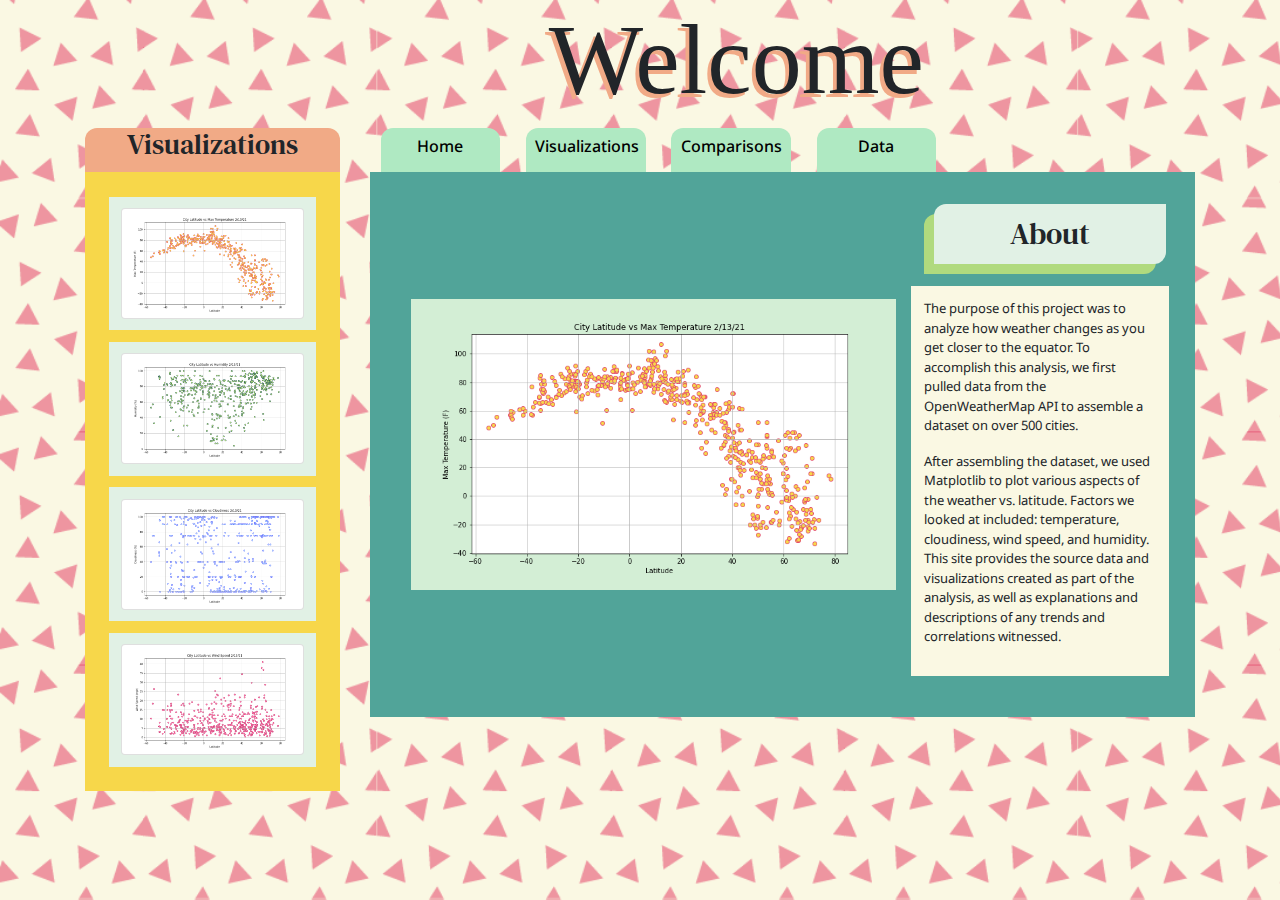
==== index.html @ a10a46cc "Finally got text to only display when hovered over" ====
<!DOCTYPE html>
<html lang="en">

<head>
    <meta charset="UTF-8">
    <title>Home</title>
    <link rel="preconnect" href="https://fonts.gstatic.com">
    <link href='https://fonts.googleapis.com/css?family=DM Serif Text' rel='stylesheet'>
    <link href="https://fonts.googleapis.com/css2?family=Noto+Sans&display=swap" rel="stylesheet">
    <link rel="preconnect" href="https://fonts.gstatic.com">
    <link href="https://fonts.googleapis.com/css2?family=Open+Sans:wght@600&display=swap" rel="stylesheet">
    <link rel="stylesheet" href="https://stackpath.bootstrapcdn.com/bootstrap/4.3.1/css/bootstrap.min.css"
        integrity="sha384-ggOyR0iXCbMQv3Xipma34MD+dH/1fQ784/j6cY/iJTQUOhcWr7x9JvoRxT2MZw1T" crossorigin="anonymous">
    <link rel="stylesheet" type="text/css" href="style.css">
</head>

<body class="body">

    <div class="container">
        <div class="row">
            <div class="col-md-8 offset-md-5">
                <div class="row">
                <h1 class="pacifico" id="mainTitle">Welcome</h1>
                <h1 class="pacifico" id="mainTitleShadow">Welcome</h1>
                <br>
            </div>
            </div>
        </div>


        <div class="row">
            <div class="col-md-3">
                <div class="peach tab">
                    <h3>Visualizations</h3>
                </div>
            </div>
            <div class="col-md-9">
                <div class="row">
                    <div class="main-tab">
                        <a href="index.html">   
                            <h6 class="noto-sans">Home</h6>
                        </a>
                    </div>
                    <div class="main-tab">
                        <h6 class="noto-sans">Visualizations</h6>
                    </div>
                    <div class="main-tab">
                        <h6 class="noto-sans">Comparisons</h6>
                    </div>
                    <div class="main-tab">
                        <h6 class="noto-sans">Data</h6>
                    </div>

                </div>
            </div>
        </div>
        <div class="row">
            <div class="col-md-3">
                <div class="mustard-yellow box">
                    <div class="bg-blue box wide-margin">
                        <div class="card text">
                            <a href="temp.html">
                            <img class="card-img" src="Fig1.png" alt="Card image">
                            <div class="card-img-overlay">
                                <h5 class="card-title">City Latitude vs Max Temperature</h5>
                            </div>
                            </a>
                        </div>
                    </div>
                    <div class="bg-blue box wide-margin">
                        <div class="card text">
                            <a href="humidity.html">
                            <img class="card-img" src="Fig2.png" alt="Card image">
                            <div class="card-img-overlay">
                                <h5 class="card-title">City Latitude vs Humidity</h5>
                            </div>
                        </a>
                        </div>
                    </div>
                    <div class="bg-blue box wide-margin">
                        <div class="card text">
                            <a href="cloudiness.html">
                            <img class="card-img" src="Fig3.png" alt="Card image">
                            <div class="card-img-overlay">
                                <h5 class="card-title">City Latitude vs Cloudiness</h5>
                            </div>
                        </a>
                        </div>
                    </div>
                    <div class="bg-blue box wide-margin">
                        <div class="card text">
                            <a href="windSpeed.html">
                            <img class="card-img" src="Fig4.png" alt="Card image">
                            <div class="card-img-overlay">
                                <h5 class="card-title">City Latitude vs Wind Speed</h5>
                            </div>
                        </a>
                        </div>
                    </div>
                </div>
            </div>
            <div class="col-md-9">
                <div class="teal box">
                    <div class="row">
                        <div class="col-md-8 align-self-center">
                            <div class="back-box-main">
                            <img class="main-image align-self-center" src="Fig1.png">
                        </div>
                        </div>
                        <div class="col-md-4">
                            <div class="row justify-content-center">
                                <div class="grass-green fancy-box-back">
                                </div>
                                    <div class="bg-blue fancy-box bottom-margin">
                                        <h2 class="what-we-do">About</h2>
                                    </div>
                                
                            </div>
                            <div class="row justify-content-center">
                                <div class="sand box">
                                    <p>The purpose of this project was to analyze how weather changes as you get
                                        closer
                                        to the equator. To accomplish this analysis, we first pulled data from
                                        the
                                        OpenWeatherMap API to assemble a dataset on over 500 cities.</p>
                                    <p>After assembling the dataset, we used Matplotlib to plot various aspects
                                        of the
                                        weather vs. latitude. Factors we looked at included: temperature,
                                        cloudiness,
                                        wind speed, and humidity. This site provides the source data and
                                        visualizations
                                        created as part of the analysis, as well as explanations and
                                        descriptions of any
                                        trends and correlations witnessed. </p>
                                </div>
                            </div>
                        </div>
                    </div>
                </div>
            </div>
        </div>
    </div>



    <script src="https://code.jquery.com/jquery-3.3.1.slim.min.js"
        integrity="sha384-q8i/X+965DzO0rT7abK41JStQIAqVgRVzpbzo5smXKp4YfRvH+8abtTE1Pi6jizo"
        crossorigin="anonymous"></script>
    <script src="https://cdnjs.cloudflare.com/ajax/libs/popper.js/1.14.7/umd/popper.min.js"
        integrity="sha384-UO2eT0CpHqdSJQ6hJty5KVphtPhzWj9WO1clHTMGa3JDZwrnQq4sF86dIHNDz0W1"
        crossorigin="anonymous"></script>
    <script src="https://stackpath.bootstrapcdn.com/bootstrap/4.3.1/js/bootstrap.min.js"
        integrity="sha384-JjSmVgyd0p3pXB1rRibZUAYoIIy6OrQ6VrjIEaFf/nJGzIxFDsf4x0xIM+B07jRM"
        crossorigin="anonymous"></script>



</body>

</html>
---- style.css ----
/* Effects */

.card:hover .card-img-overlay{
    transform: scale(1.05);
 box-shadow: 0 10px 20px #E4E7D0, 0 4px 8px #E4E7D0
}

.card:hover .card-title{
    visibility: visible;
}

.card-title{
    visibility: hidden;
    font-size: medium;
    text-align: left;
    color: black;
}


/* Fonts & texts */

.pacifico{
    font-family:Pacifico;
    font-size:100%;
}

.noto-sans{
    font-family: 'Noto Sans', sans-serif;
}

.open-sans{
    font-family: 'Open Sans', sans-serif;
}

.dm-serif{
    font-family: 'DM Serif Text';
}

.text{
    font-size: small;
    text-align: center;
}

#mainTitle{
    font-size: 100px;
    padding-left: 0.5%;
}

#mainTitleShadow{
    position: absolute;
    font-size: 100px;
    z-index:-100;
    padding-top: 0.5%;
    padding-right: 0.5%;
    color:#F1AA86;
}



p{
    font-family: 'Noto Sans', sans-serif;
    font-size: small; 
}

h2{
    font-size: 30px;
}

h3 {
    font-family: 'DM Serif Text';
}


h6{
    font-size: medium;
    text-align: center;
    color: black;
}

.side-page-title{
    padding-left: 0.5%;
    font-size: 80px;
    color: #f78f5b;
}

.side-page-title-back{
    position: absolute;
    font-size: 80px;
    z-index:-100;
    padding-top: 0.3%;
    padding-right: 0.3%;
    color:#225750;
    opacity: 90%;
}
/* Colors */
.bg-blue{
    background-color: #E1F1E5;
}

.apple-red{
    background-color: #E44A6D;
}

.peach{
    background-color: #F1AA86;
    text-align: center;
}

.soft-olive{
    background-color: #E4E7D0;
}

.seafoam{
    background-color: #AFE9C2;
}


.teal{
    background-color: #51A499;
}

.mustard-yellow{
    background-color:#F7D74A;
}

.grass-green{
    background-color: #B0DA7E;
}

.sand{
    background-color: #FAF8E3;
}

.white{
    background-color: white;
}

.mint{
    background-color: #caf6cc;
}

.forest-green{
    background-color: #225750;
}

.sky-blue{
    background-color: #DAE9FF;
}

.mandarin{
    background-color: #ffc76d;
}

.blue-blue{
    background-color: #71a9ff;
}

.violet{
    background-color: #9291ff;
}

.blue-purple{
    background-color: #6565ff;
}

.baby-blue{
    background-color: #a8cfff;
}

.main-tab a{
    color: black;
    text-decoration: none;
}

/* Images */

.main-image{
    width: 100%;
    height: 100%;
} 


/* Boxes */

.box{
    width: auto;
    padding: 5%;
    margin: 0%;

}

.fancy-box{
    width: 90%;
    position: relative;
    left: 10px;
    bottom: 10px;
    padding: 5%;
    height: 60px;
    margin: 0%;
    border-top-left-radius: 12px;
    border-bottom-right-radius: 12px;
    text-align: center;
    z-index:100;
}

.fancy-box-back{
    position: absolute;
    width: 90%;
    padding-right:10%;
    height: 60px;
    border-top-left-radius: 12px;
    border-bottom-right-radius: 12px;
    text-align: center;
    z-index: 100;
}

.back-box{
    width: 100%;
    height: 100%;
    padding:0%;
    background-color: #d3eed5;
}

.back-box-main{
    width: 100%;
    height: 65%;
    padding:0%;
    background-color: #d3eed5;
}

.what-we-do{
    text-align: center;
    margin: 0%;
    width: auto;
    font-family: 'DM Serif Text';
    border-top-left-radius: 12px;
    border-bottom-right-radius: 12px;
    
}

.wide-margin{
    margin: 5%;
}

.bottom-margin{
    margin-bottom: 5%;
}

.tab{
    border-top-left-radius: 12px;
    border-top-right-radius: 12px;
    margin-bottom: 0%;
    margin-right:0%;
    margin-left:0%;
    text-align: bottom;
    padding-bottom: 1%;
}

.main-tab{
    cursor: pointer;
    border-top-left-radius: 12px;
    border-top-right-radius: 12px;
    margin-top: 0%;
    margin-right:0%;
    margin-left:3%;
    text-align: center;
    padding: 1%;
    background-color: #AFE9C2;
    width: 14%;
    
}

.main-tab:hover{
    box-shadow: -3px 0px 0px #1a4d39;

}

.tab:hover{
    background-color: #E44A6D;
}

/* buttons */

.btn{
    background-color: #B0DA7E;
    border-style: none;
    margin: 10%;
}

.btn-primary:hover{
    background: #33a6cc;
}

/* Sections */

body{
    background: url('AppleRedTriangles.png') #FAF8E3;
    background-repeat: no-repeat;
    background-attachment: fixed;
    background-size: cover;
}

.violet-body{
    background: url('violetTriangles.png') #FAF8E3;
    background-repeat: no-repeat;
    background-attachment: fixed;
    background-size: cover;
}
.baby-blue-body{
    background: url('babyBlueTriangles.png') #FAF8E3;
    background-repeat: no-repeat;
    background-attachment: fixed;
    background-size: cover;
}

.mustard-yellow-body{
    background: url('mustardYellowTriangles.png') #FAF8E3;
    background-repeat: no-repeat;
    background-attachment: fixed;
    background-size: cover;
}

.mandarin-body{
    background: url('mandarinTriangles.png') #FAF8E3;
    background-repeat: no-repeat;
    background-attachment: fixed;
    background-size: cover;
}
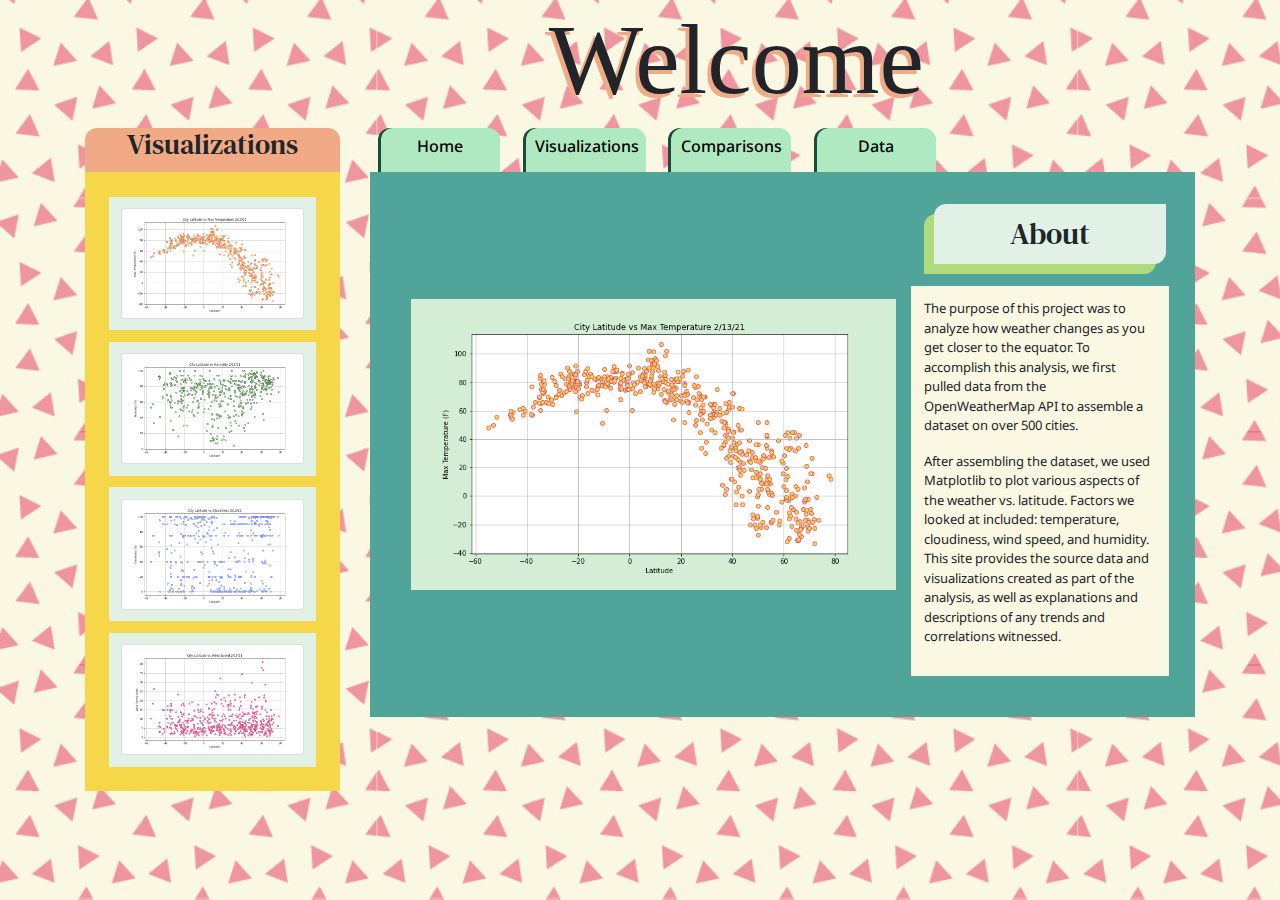
==== commit 3e091925: "Added comparisons link to pages" ====
--- a/index.html
+++ b/index.html
@@ -20,10 +20,10 @@
         <div class="row">
             <div class="col-md-8 offset-md-5">
                 <div class="row">
-                <h1 class="pacifico" id="mainTitle">Welcome</h1>
-                <h1 class="pacifico" id="mainTitleShadow">Welcome</h1>
-                <br>
-            </div>
+                    <h1 class="pacifico" id="mainTitle">Welcome</h1>
+                    <h1 class="pacifico" id="mainTitleShadow">Welcome</h1>
+                    <br>
+                </div>
             </div>
         </div>
 
@@ -37,7 +37,7 @@
             <div class="col-md-9">
                 <div class="row">
                     <div class="main-tab">
-                        <a href="index.html">   
+                        <a href="index.html">
                             <h6 class="noto-sans">Home</h6>
                         </a>
                     </div>
@@ -45,10 +45,14 @@
                         <h6 class="noto-sans">Visualizations</h6>
                     </div>
                     <div class="main-tab">
-                        <h6 class="noto-sans">Comparisons</h6>
+                        <a href="comparisons.html">
+                            <h6 class="noto-sans">Comparisons</h6>
+                        </a>
                     </div>
                     <div class="main-tab">
-                        <h6 class="noto-sans">Data</h6>
+                        <a href="data.html">
+                            <h6 class="noto-sans">Data</h6>
+                        </a>
                     </div>
 
                 </div>
@@ -60,41 +64,41 @@
                     <div class="bg-blue box wide-margin">
                         <div class="card text">
                             <a href="temp.html">
-                            <img class="card-img" src="Fig1.png" alt="Card image">
-                            <div class="card-img-overlay">
-                                <h5 class="card-title">City Latitude vs Max Temperature</h5>
-                            </div>
+                                <img class="card-img" src="Fig1.png" alt="Card image">
+                                <div class="card-img-overlay">
+                                    <h5 class="card-title">City Latitude vs Max Temperature</h5>
+                                </div>
                             </a>
                         </div>
                     </div>
                     <div class="bg-blue box wide-margin">
                         <div class="card text">
                             <a href="humidity.html">
-                            <img class="card-img" src="Fig2.png" alt="Card image">
-                            <div class="card-img-overlay">
-                                <h5 class="card-title">City Latitude vs Humidity</h5>
-                            </div>
-                        </a>
+                                <img class="card-img" src="Fig2.png" alt="Card image">
+                                <div class="card-img-overlay">
+                                    <h5 class="card-title">City Latitude vs Humidity</h5>
+                                </div>
+                            </a>
                         </div>
                     </div>
                     <div class="bg-blue box wide-margin">
                         <div class="card text">
                             <a href="cloudiness.html">
-                            <img class="card-img" src="Fig3.png" alt="Card image">
-                            <div class="card-img-overlay">
-                                <h5 class="card-title">City Latitude vs Cloudiness</h5>
-                            </div>
-                        </a>
+                                <img class="card-img" src="Fig3.png" alt="Card image">
+                                <div class="card-img-overlay">
+                                    <h5 class="card-title">City Latitude vs Cloudiness</h5>
+                                </div>
+                            </a>
                         </div>
                     </div>
                     <div class="bg-blue box wide-margin">
                         <div class="card text">
                             <a href="windSpeed.html">
-                            <img class="card-img" src="Fig4.png" alt="Card image">
-                            <div class="card-img-overlay">
-                                <h5 class="card-title">City Latitude vs Wind Speed</h5>
-                            </div>
-                        </a>
+                                <img class="card-img" src="Fig4.png" alt="Card image">
+                                <div class="card-img-overlay">
+                                    <h5 class="card-title">City Latitude vs Wind Speed</h5>
+                                </div>
+                            </a>
                         </div>
                     </div>
                 </div>
@@ -104,17 +108,17 @@
                     <div class="row">
                         <div class="col-md-8 align-self-center">
                             <div class="back-box-main">
-                            <img class="main-image align-self-center" src="Fig1.png">
-                        </div>
+                                <img class="main-image" src="Fig1.png">
+                            </div>
                         </div>
                         <div class="col-md-4">
                             <div class="row justify-content-center">
                                 <div class="grass-green fancy-box-back">
                                 </div>
-                                    <div class="bg-blue fancy-box bottom-margin">
-                                        <h2 class="what-we-do">About</h2>
-                                    </div>
-                                
+                                <div class="bg-blue fancy-box bottom-margin">
+                                    <h2 class="what-we-do">About</h2>
+                                </div>
+
                             </div>
                             <div class="row justify-content-center">
                                 <div class="sand box">
--- a/style.css
+++ b/style.css
@@ -12,8 +12,9 @@
 .card-title{
     visibility: hidden;
     font-size: medium;
-    text-align: left;
-    color: black;
+    text-align: center;
+    color: #225750;
+    font-family: 'Noto Sans', sans-serif;
 }
 
 
@@ -189,6 +190,13 @@
 
 }
 
+.data-box{
+    width: auto;
+    padding: 2%;
+    margin: 0%;
+
+}
+
 .fancy-box{
     width: 90%;
     position: relative;
@@ -246,6 +254,8 @@
     margin-bottom: 5%;
 }
 
+/* Tabs */
+
 .tab{
     border-top-left-radius: 12px;
     border-top-right-radius: 12px;
@@ -254,6 +264,7 @@
     margin-left:0%;
     text-align: bottom;
     padding-bottom: 1%;
+    
 }
 
 .main-tab{
@@ -267,17 +278,17 @@
     padding: 1%;
     background-color: #AFE9C2;
     width: 14%;
+    box-shadow: -3px 0px 0px #1a4d39
     
 }
 
 .main-tab:hover{
-    box-shadow: -3px 0px 0px #1a4d39;
-
-}
-
-.tab:hover{
     background-color: #E44A6D;
 }
+
+/* .tab:hover{
+    background-color: #E44A6D;
+} */
 
 /* buttons */
 
@@ -325,4 +336,21 @@
     background-repeat: no-repeat;
     background-attachment: fixed;
     background-size: cover;
-}+}
+
+.blue-squiggle-body{
+    background: url('blueSquiggles.png') #FAF8E3;
+    background-repeat: no-repeat;
+    background-attachment: fixed;
+    background-size: cover;
+}
+
+.mint-dots-body{
+    background: url('mintDots.png') #FAF8E3;
+    background-repeat: no-repeat;
+    background-attachment: fixed;
+    background-size: cover;
+}
+
+/* Tables */
+
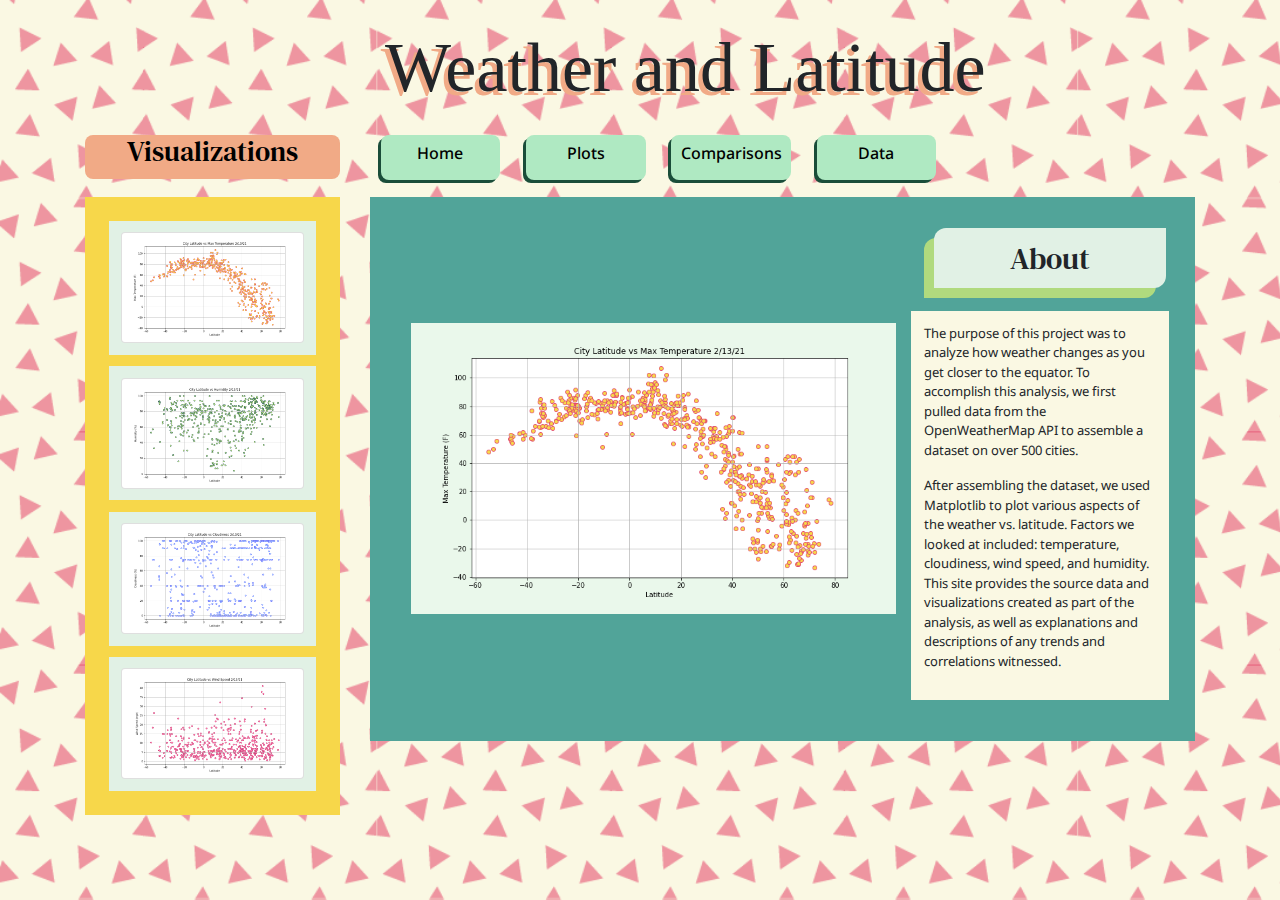
==== commit 92ffb682: "Committing before I comment" ====
--- a/index.html
+++ b/index.html
@@ -18,10 +18,10 @@
 
     <div class="container">
         <div class="row">
-            <div class="col-md-8 offset-md-5">
+            <div class="col-md-9 offset-md-3">
                 <div class="row">
-                    <h1 class="pacifico" id="mainTitle">Welcome</h1>
-                    <h1 class="pacifico" id="mainTitleShadow">Welcome</h1>
+                    <h1 class="pacifico" id="mainTitle">Weather and Latitude</h1>
+                    <h1 class="pacifico" id="mainTitleShadow">Weather and Latitude</h1>
                     <br>
                 </div>
             </div>
@@ -31,7 +31,9 @@
         <div class="row">
             <div class="col-md-3">
                 <div class="peach tab">
+                    <a href="temp.html">
                     <h3>Visualizations</h3>
+                </a>
                 </div>
             </div>
             <div class="col-md-9">
@@ -42,7 +44,9 @@
                         </a>
                     </div>
                     <div class="main-tab">
-                        <h6 class="noto-sans">Visualizations</h6>
+                        <a href="temp.html">
+                            <h6 class="noto-sans">Plots</h6>
+                        </a>
                     </div>
                     <div class="main-tab">
                         <a href="comparisons.html">
--- a/style.css
+++ b/style.css
@@ -43,17 +43,19 @@
 }
 
 #mainTitle{
-    font-size: 100px;
+    font-size: 70px;
     padding-left: 0.5%;
+    margin: 3%;
 }
 
 #mainTitleShadow{
     position: absolute;
-    font-size: 100px;
+    font-size: 70px;
     z-index:-100;
     padding-top: 0.5%;
     padding-right: 0.5%;
     color:#F1AA86;
+    margin: 3%;
 }
 
 
@@ -73,7 +75,7 @@
 
 
 h6{
-    font-size: medium;
+    font-size: 100%;
     text-align: center;
     color: black;
 }
@@ -137,7 +139,7 @@
 }
 
 .mint{
-    background-color: #caf6cc;
+    background-color: #d4f5d6;
 }
 
 .forest-green{
@@ -168,10 +170,7 @@
     background-color: #a8cfff;
 }
 
-.main-tab a{
-    color: black;
-    text-decoration: none;
-}
+
 
 /* Images */
 
@@ -233,7 +232,7 @@
     width: 100%;
     height: 65%;
     padding:0%;
-    background-color: #d3eed5;
+    background-color: #eaf8eb;
 }
 
 .what-we-do{
@@ -257,28 +256,34 @@
 /* Tabs */
 
 .tab{
-    border-top-left-radius: 12px;
-    border-top-right-radius: 12px;
+    cursor: pointer;
+    border-top-left-radius: 8px;
+    border-top-right-radius: 8px;
+    border-bottom-left-radius: 8px;
+    border-bottom-right-radius: 8px;
     margin-bottom: 0%;
     margin-right:0%;
     margin-left:0%;
     text-align: bottom;
     padding-bottom: 1%;
-    
+    /* box-shadow: -3px 3px 0px #1a4939 */
 }
 
 .main-tab{
     cursor: pointer;
-    border-top-left-radius: 12px;
-    border-top-right-radius: 12px;
+    border-top-left-radius: 8px;
+    border-top-right-radius: 8px;
+    border-bottom-left-radius: 8px;
+    border-bottom-right-radius: 8px;
     margin-top: 0%;
     margin-right:0%;
     margin-left:3%;
+    margin-bottom: 2%;
     text-align: center;
     padding: 1%;
     background-color: #AFE9C2;
     width: 14%;
-    box-shadow: -3px 0px 0px #1a4d39
+    box-shadow: -3px 3px 0px #1a4d39
     
 }
 
@@ -286,9 +291,19 @@
     background-color: #E44A6D;
 }
 
-/* .tab:hover{
+.main-tab a{
+    color: black;
+    text-decoration: none;
+}
+
+.tab a{
+    color: black;
+    text-decoration: none;
+}
+
+.tab:hover{
     background-color: #E44A6D;
-} */
+}
 
 /* buttons */
 
@@ -354,3 +369,50 @@
 
 /* Tables */
 
+/* Pagination */
+
+.pagination > li > a
+{
+    background-color: white;
+    color:#2d7c72;
+    font-family: 'Open Sans', sans-serif;
+    border-color: white;
+}
+
+.pagination > li > a:focus,
+.pagination > li > a:hover,
+.pagination > li > span:focus,
+.pagination > li > span:hover
+{
+    color: #2d7c72;
+    background-color: #caf6cc;
+    border-color: #E4E7D0;
+}
+
+.pagination > .active > a
+{
+    color: #2d7c72;
+    background-color: #B0DA7E !Important;
+    border: solid 1px #E4E7D0 !Important;
+}
+
+.pagination > .disabled > a
+{
+    color: #E4E7D0 !Important;
+    border: solid 1px white !Important;
+    background-color: #E4E7D0;
+    border-color: #E4E7D0;
+}
+
+.pagination > .active > a:hover
+{
+    background-color: #caf6cc !Important;
+}
+
+/* Images */
+
+.comparison-image{
+    width: 110%;
+    margin: 1%;
+}
+
